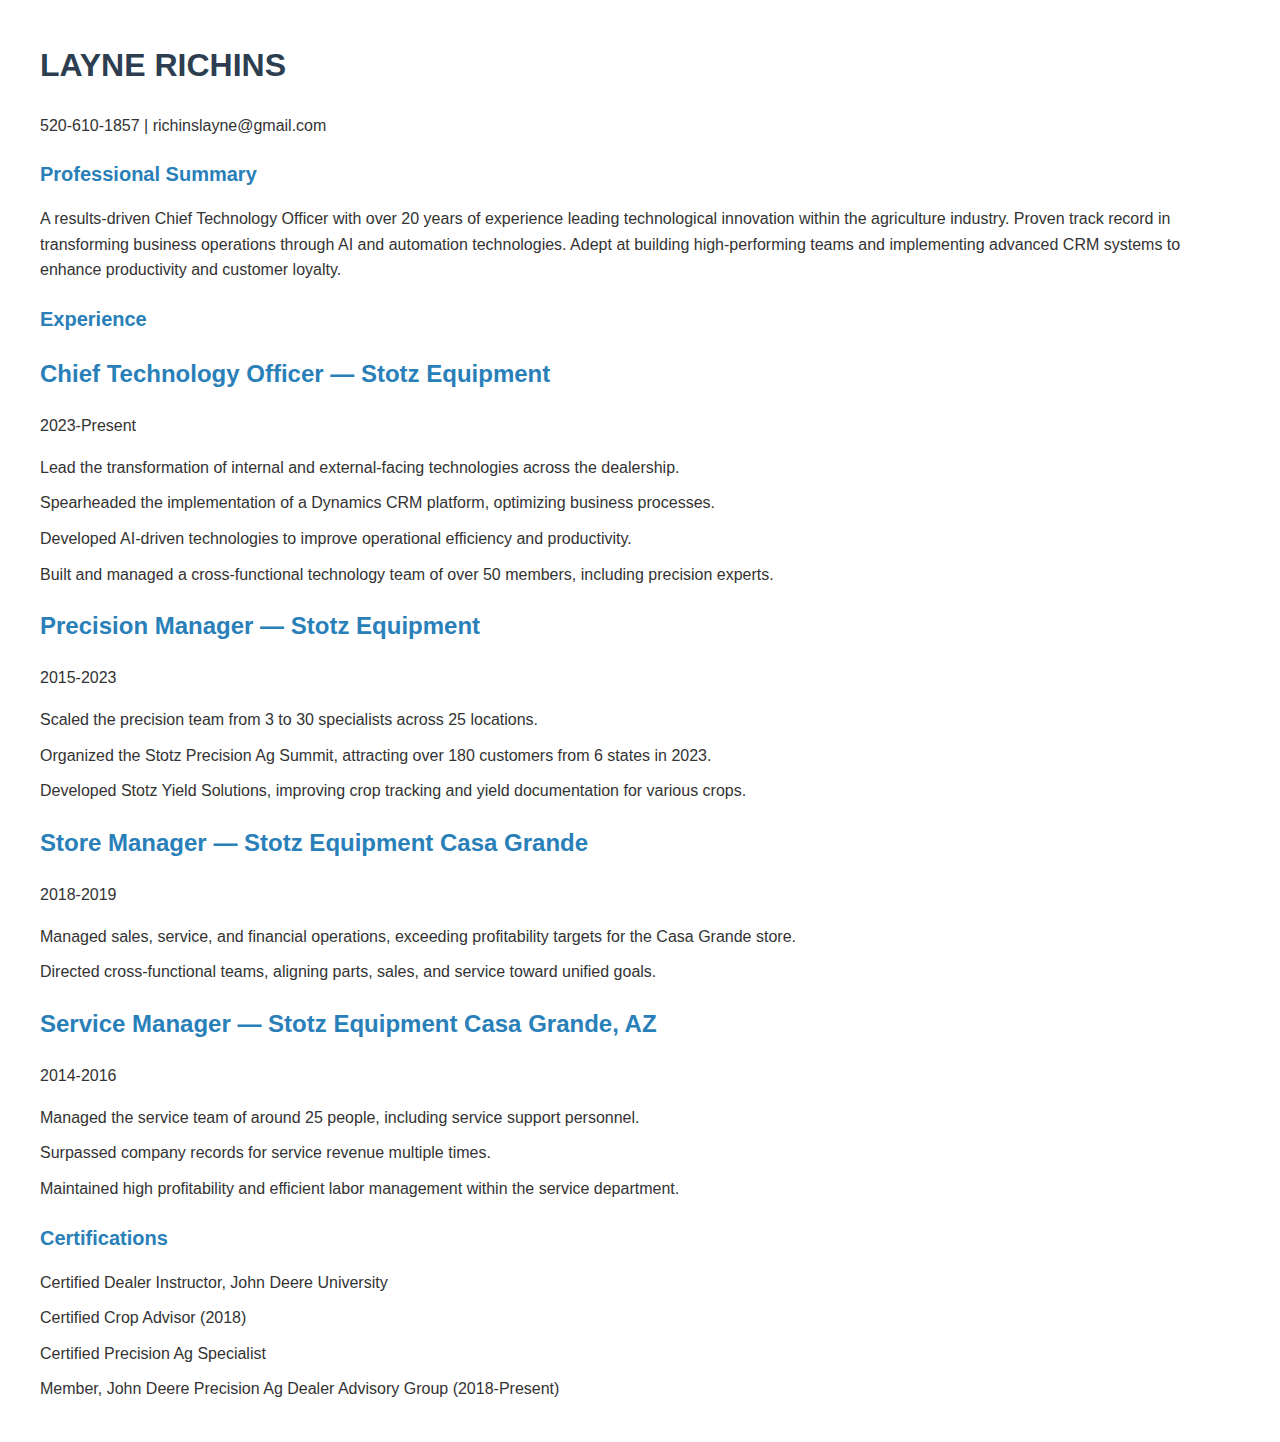
==== index.html @ 157b50b3 "Create index.html" ====
<!DOCTYPE html>
	<html lang="en">
	<head>
	    <meta charset="UTF-8">
	    <meta name="viewport" content="width=device-width, initial-scale=1.0">
	    <title>Layne Richins Resume</title>
	    <style>
	        body {
	            font-family: Arial, sans-serif;
	            margin: 40px;
	            padding: 0;
	            color: #333;
	            line-height: 1.6;
	        }
	        h1 {
	            font-size: 32px;
	            color: #2c3e50;
	        }
	        h2 {
	            font-size: 24px;
	            color: #2980b9;
	        }
	        h3 {
	            font-size: 20px;
	            color: #2c3e50;
	        }
	        .contact-info {
	            font-size: 16px;
	        }
	        .section-title {
	            margin-top: 20px;
	        }
	        .section-title span {
	            font-size: 20px;
	            font-weight: bold;
	            color: #2980b9;
	        }
	        ul {
	            list-style: none;
	            padding-left: 0;
	        }
	        ul li {
	            margin-bottom: 10px;
	        }
	        .experience-section, .certifications-section {
	            margin-bottom: 20px;
	        }
	    </style>
	</head>
	<body>
	    <h1>LAYNE RICHINS</h1>
	    <div class="contact-info">
	        <p>520-610-1857 | richinslayne@gmail.com</p>
	    </div>
	
	    <div class="section-title">
	        <span>Professional Summary</span>
	    </div>
	    <p>A results-driven Chief Technology Officer with over 20 years of experience leading technological innovation within the agriculture industry. Proven track record in transforming business operations through AI and automation technologies. Adept at building high-performing teams and implementing advanced CRM systems to enhance productivity and customer loyalty.</p>
	
	    <div class="section-title">
	        <span>Experience</span>
	    </div>
	
	    <div class="experience-section">
	        <h2>Chief Technology Officer — Stotz Equipment</h2>
	        <p>2023-Present</p>
	        <ul>
	            <li>Lead the transformation of internal and external-facing technologies across the dealership.</li>
	            <li>Spearheaded the implementation of a Dynamics CRM platform, optimizing business processes.</li>
	            <li>Developed AI-driven technologies to improve operational efficiency and productivity.</li>
	            <li>Built and managed a cross-functional technology team of over 50 members, including precision experts.</li>
	        </ul>
	    </div>
	
	    <div class="experience-section">
	        <h2>Precision Manager — Stotz Equipment</h2>
	        <p>2015-2023</p>
	        <ul>
	            <li>Scaled the precision team from 3 to 30 specialists across 25 locations.</li>
	            <li>Organized the Stotz Precision Ag Summit, attracting over 180 customers from 6 states in 2023.</li>
	            <li>Developed Stotz Yield Solutions, improving crop tracking and yield documentation for various crops.</li>
	        </ul>
	    </div>
	
	    <div class="experience-section">
	        <h2>Store Manager — Stotz Equipment Casa Grande</h2>
	        <p>2018-2019</p>
	        <ul>
	            <li>Managed sales, service, and financial operations, exceeding profitability targets for the Casa Grande store.</li>
	            <li>Directed cross-functional teams, aligning parts, sales, and service toward unified goals.</li>
	        </ul>
	    </div>
	
	    <div class="experience-section">
	        <h2>Service Manager — Stotz Equipment Casa Grande, AZ</h2>
	        <p>2014-2016</p>
	        <ul>
	            <li>Managed the service team of around 25 people, including service support personnel.</li>
	            <li>Surpassed company records for service revenue multiple times.</li>
	            <li>Maintained high profitability and efficient labor management within the service department.</li>
	        </ul>
	    </div>
	
	    <div class="section-title">
	        <span>Certifications</span>
	    </div>
	
	    <div class="certifications-section">
	        <ul>
	            <li>Certified Dealer Instructor, John Deere University</li>
	            <li>Certified Crop Advisor (2018)</li>
	            <li>Certified Precision Ag Specialist</li>
	            <li>Member, John Deere Precision Ag Dealer Advisory Group (2018-Present)</li>
	        </ul>
	    </div>
	</body>
	</html>
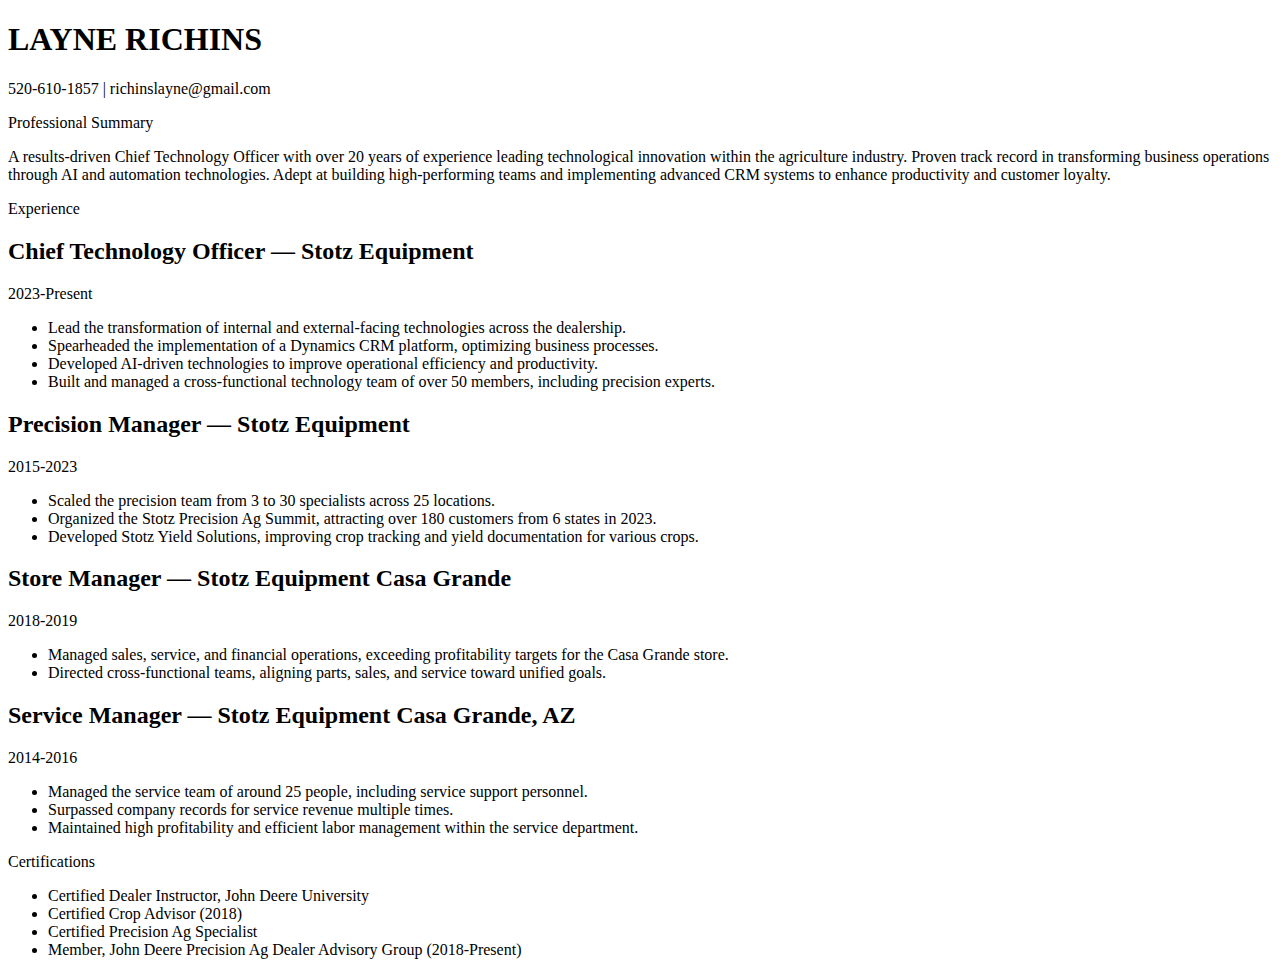
==== commit b84da99f: "Update index.html" ====
--- a/index.html
+++ b/index.html
@@ -4,48 +4,8 @@
 	    <meta charset="UTF-8">
 	    <meta name="viewport" content="width=device-width, initial-scale=1.0">
 	    <title>Layne Richins Resume</title>
-	    <style>
-	        body {
-	            font-family: Arial, sans-serif;
-	            margin: 40px;
-	            padding: 0;
-	            color: #333;
-	            line-height: 1.6;
-	        }
-	        h1 {
-	            font-size: 32px;
-	            color: #2c3e50;
-	        }
-	        h2 {
-	            font-size: 24px;
-	            color: #2980b9;
-	        }
-	        h3 {
-	            font-size: 20px;
-	            color: #2c3e50;
-	        }
-	        .contact-info {
-	            font-size: 16px;
-	        }
-	        .section-title {
-	            margin-top: 20px;
-	        }
-	        .section-title span {
-	            font-size: 20px;
-	            font-weight: bold;
-	            color: #2980b9;
-	        }
-	        ul {
-	            list-style: none;
-	            padding-left: 0;
-	        }
-	        ul li {
-	            margin-bottom: 10px;
-	        }
-	        .experience-section, .certifications-section {
-	            margin-bottom: 20px;
-	        }
-	    </style>
+		<link rel="stylesheet" href="style.css">
+	   
 	</head>
 	<body>
 	    <h1>LAYNE RICHINS</h1>
--- a/style.css
+++ b/style.css
@@ -0,0 +1 @@
+
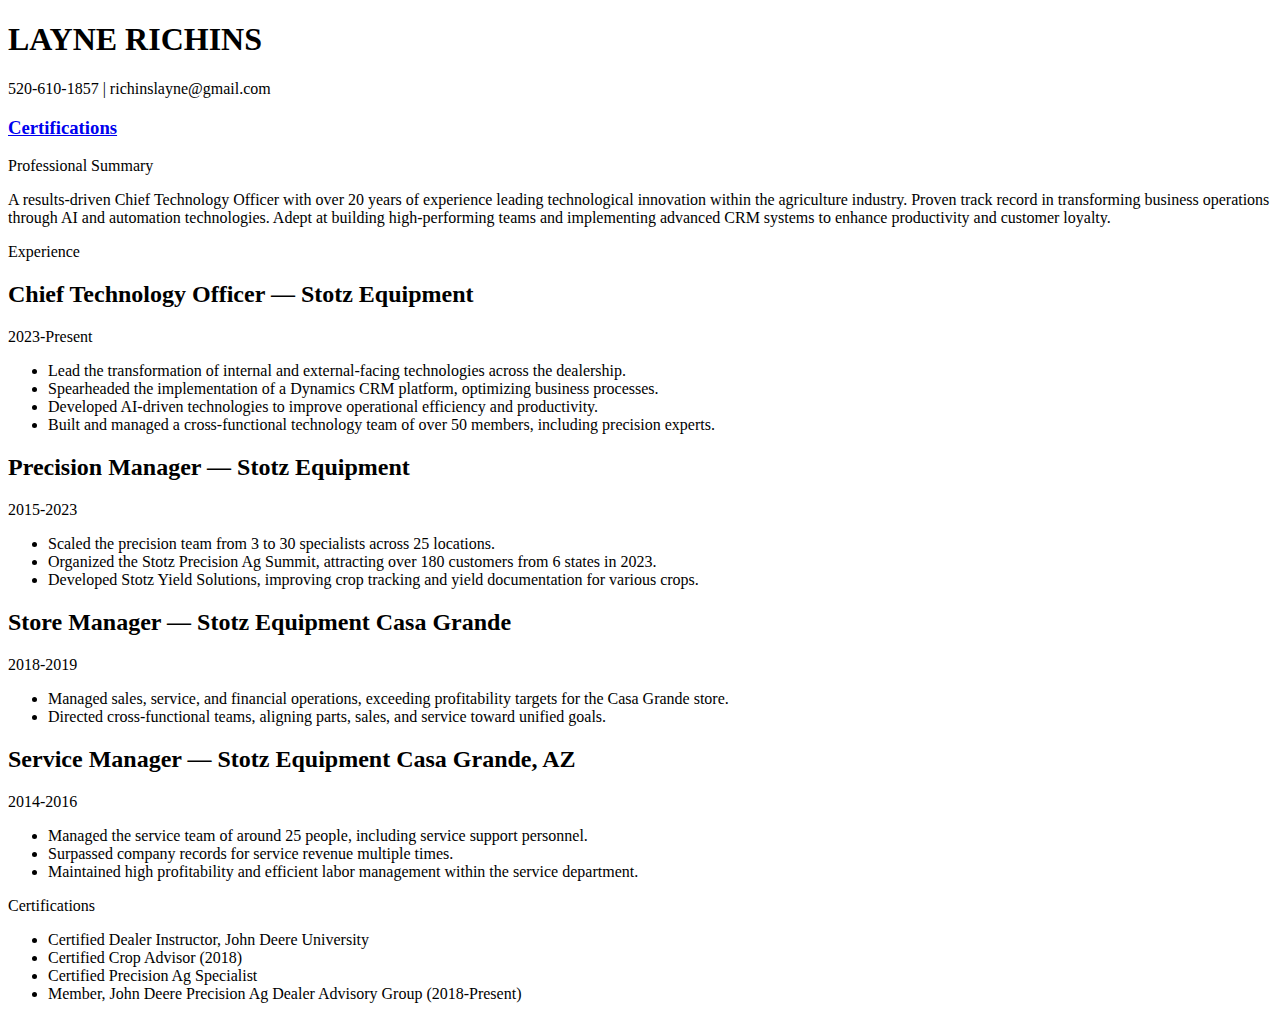
==== commit 5ef38e0e: "Changed the Nav bar" ====
--- a/index.html
+++ b/index.html
@@ -4,7 +4,7 @@
 	    <meta charset="UTF-8">
 	    <meta name="viewport" content="width=device-width, initial-scale=1.0">
 	    <title>Layne Richins Resume</title>
-		<link rel="stylesheet" href="style.css">
+		<link rel="stylesheet" href="/style">
 	   
 	</head>
 	<body>
@@ -12,7 +12,11 @@
 	    <div class="contact-info">
 	        <p>520-610-1857 | richinslayne@gmail.com</p>
 	    </div>
-	
+	    <nav>
+			<h3>
+				<a href="/certifications">Certifications</a>
+			</h3>
+	    </nav>
 	    <div class="section-title">
 	        <span>Professional Summary</span>
 	    </div>
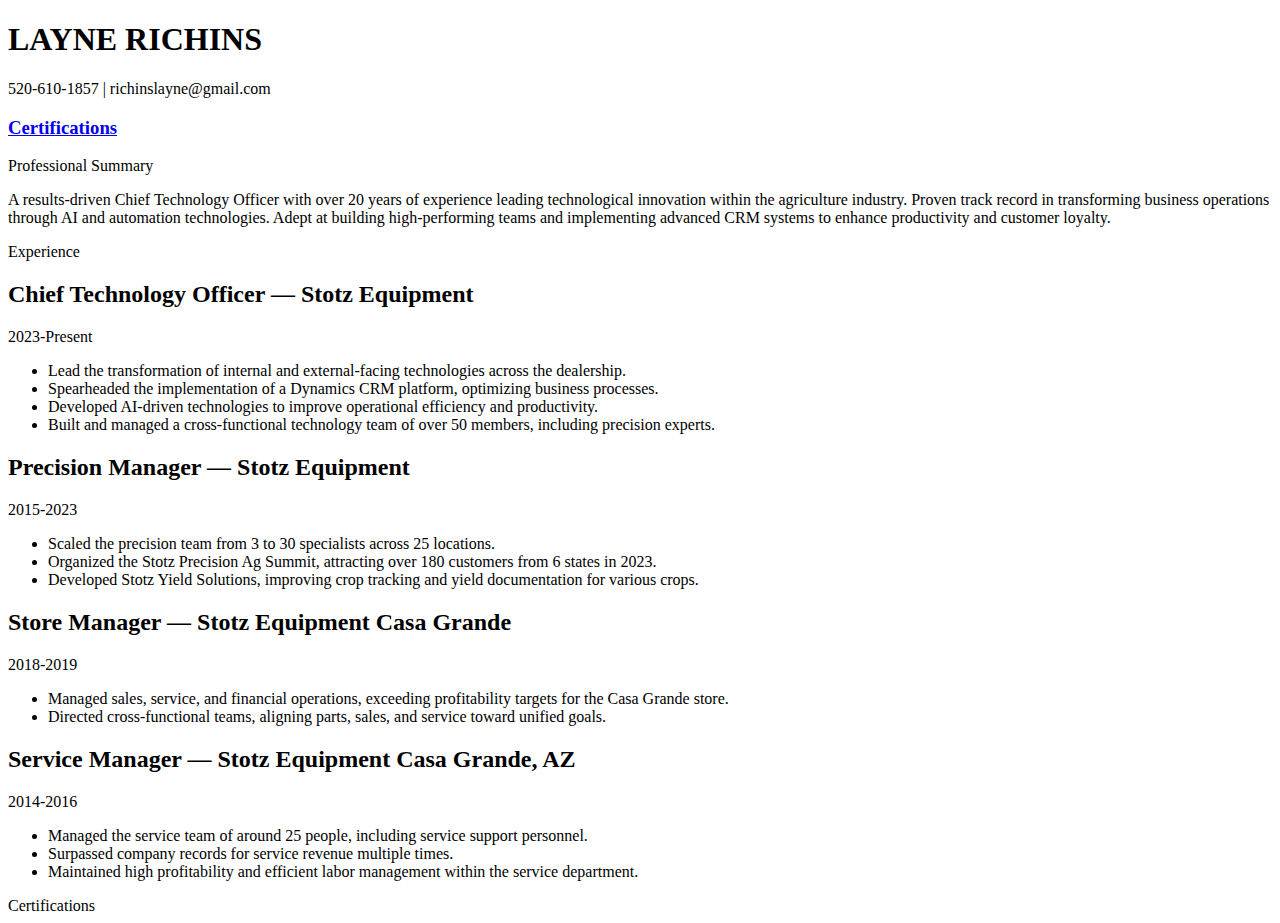
==== commit eb0bdc69: "Update index.html" ====
--- a/index.html
+++ b/index.html
@@ -4,7 +4,7 @@
 	    <meta charset="UTF-8">
 	    <meta name="viewport" content="width=device-width, initial-scale=1.0">
 	    <title>Layne Richins Resume</title>
-		<link rel="stylesheet" href="/style">
+		<link rel="stylesheet" href="https://github.com/laynerichins/Project4Site/style.css">
 	   
 	</head>
 	<body>
@@ -70,13 +70,5 @@
 	        <span>Certifications</span>
 	    </div>
 	
-	    <div class="certifications-section">
-	        <ul>
-	            <li>Certified Dealer Instructor, John Deere University</li>
-	            <li>Certified Crop Advisor (2018)</li>
-	            <li>Certified Precision Ag Specialist</li>
-	            <li>Member, John Deere Precision Ag Dealer Advisory Group (2018-Present)</li>
-	        </ul>
-	    </div>
 	</body>
 	</html>
